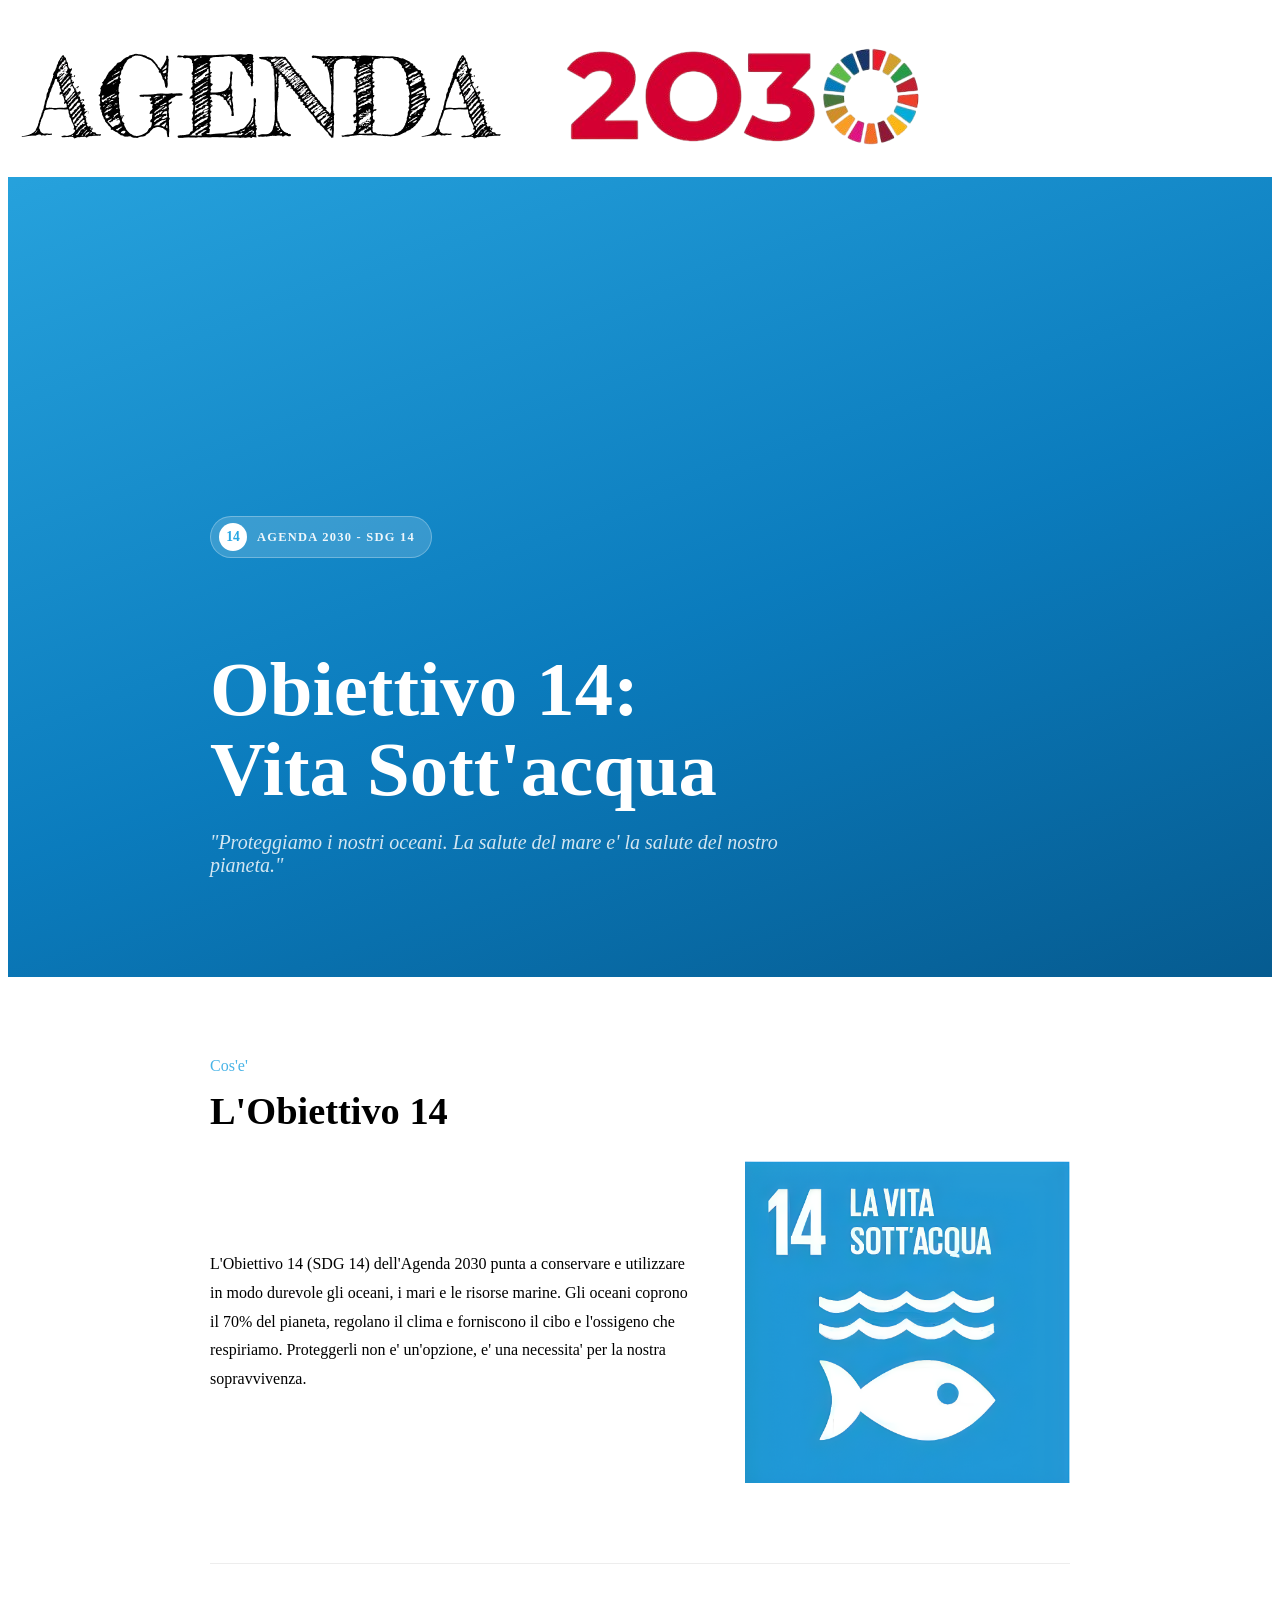
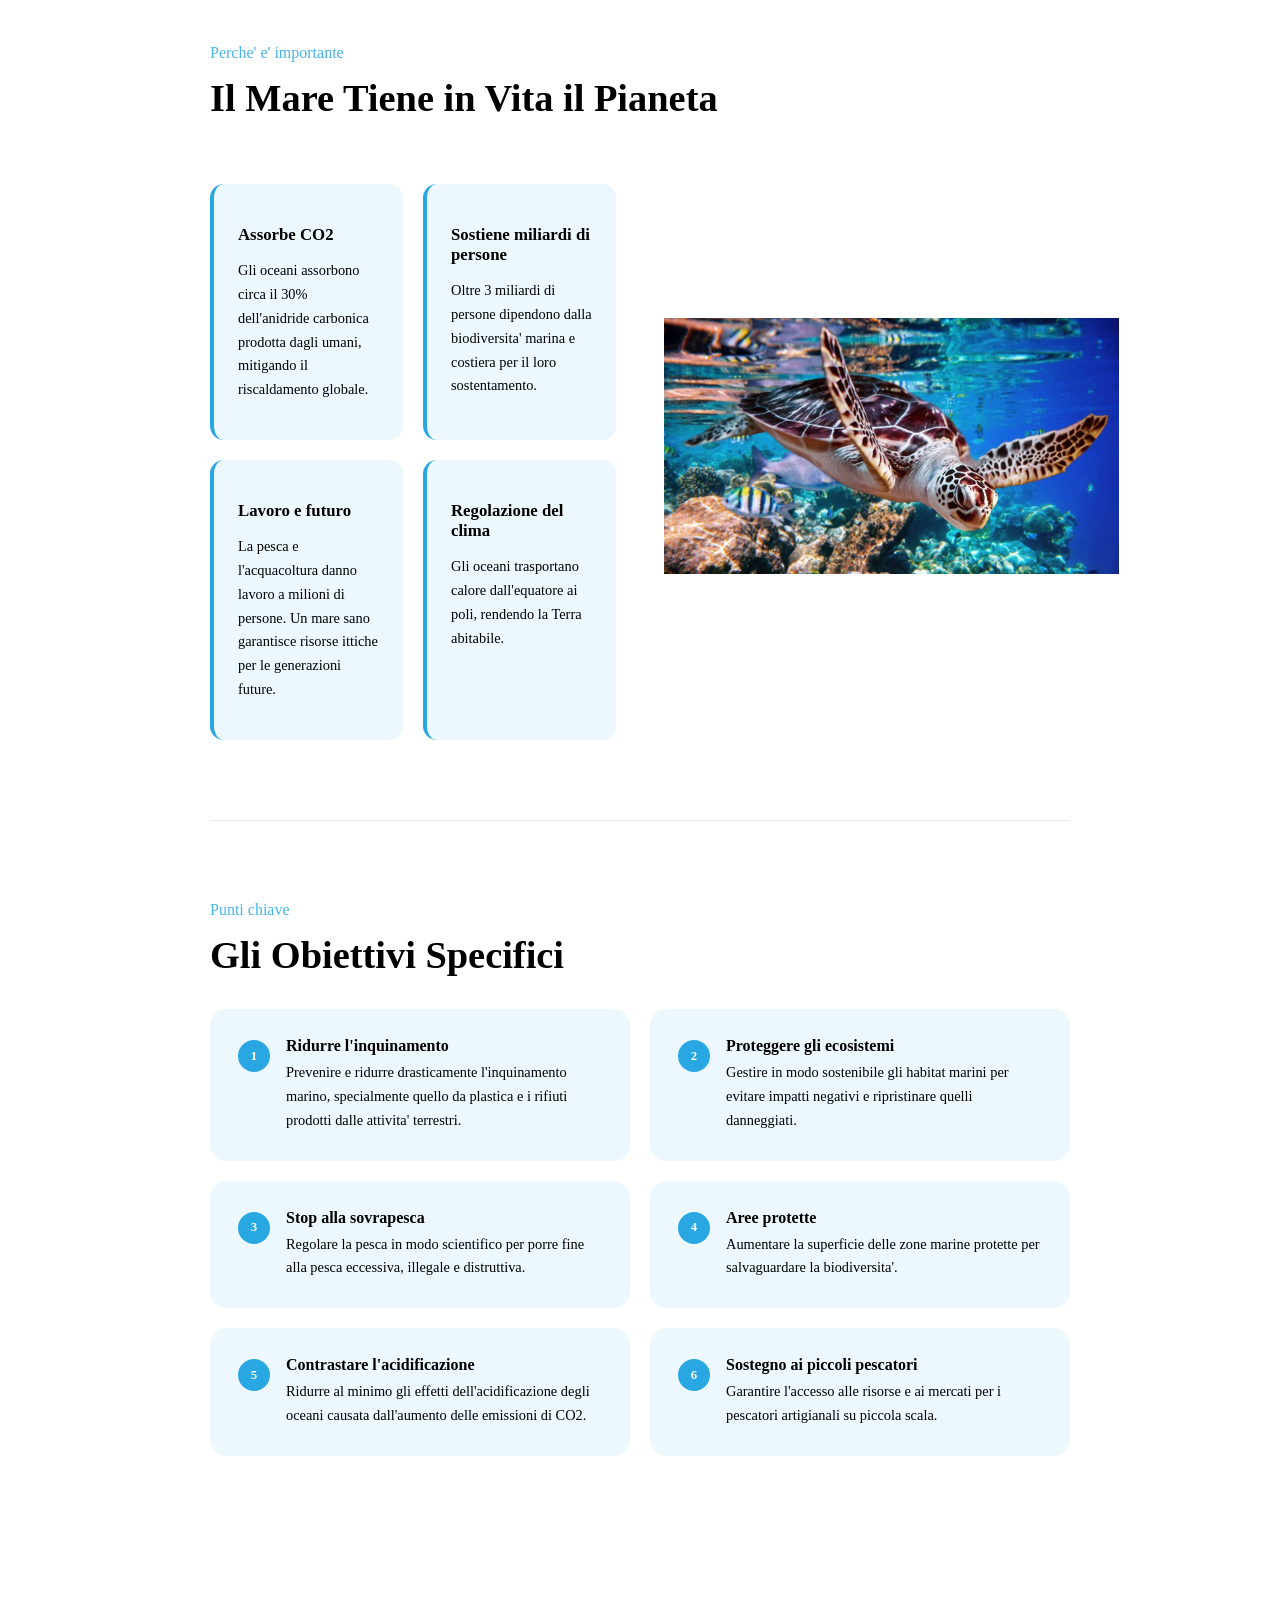
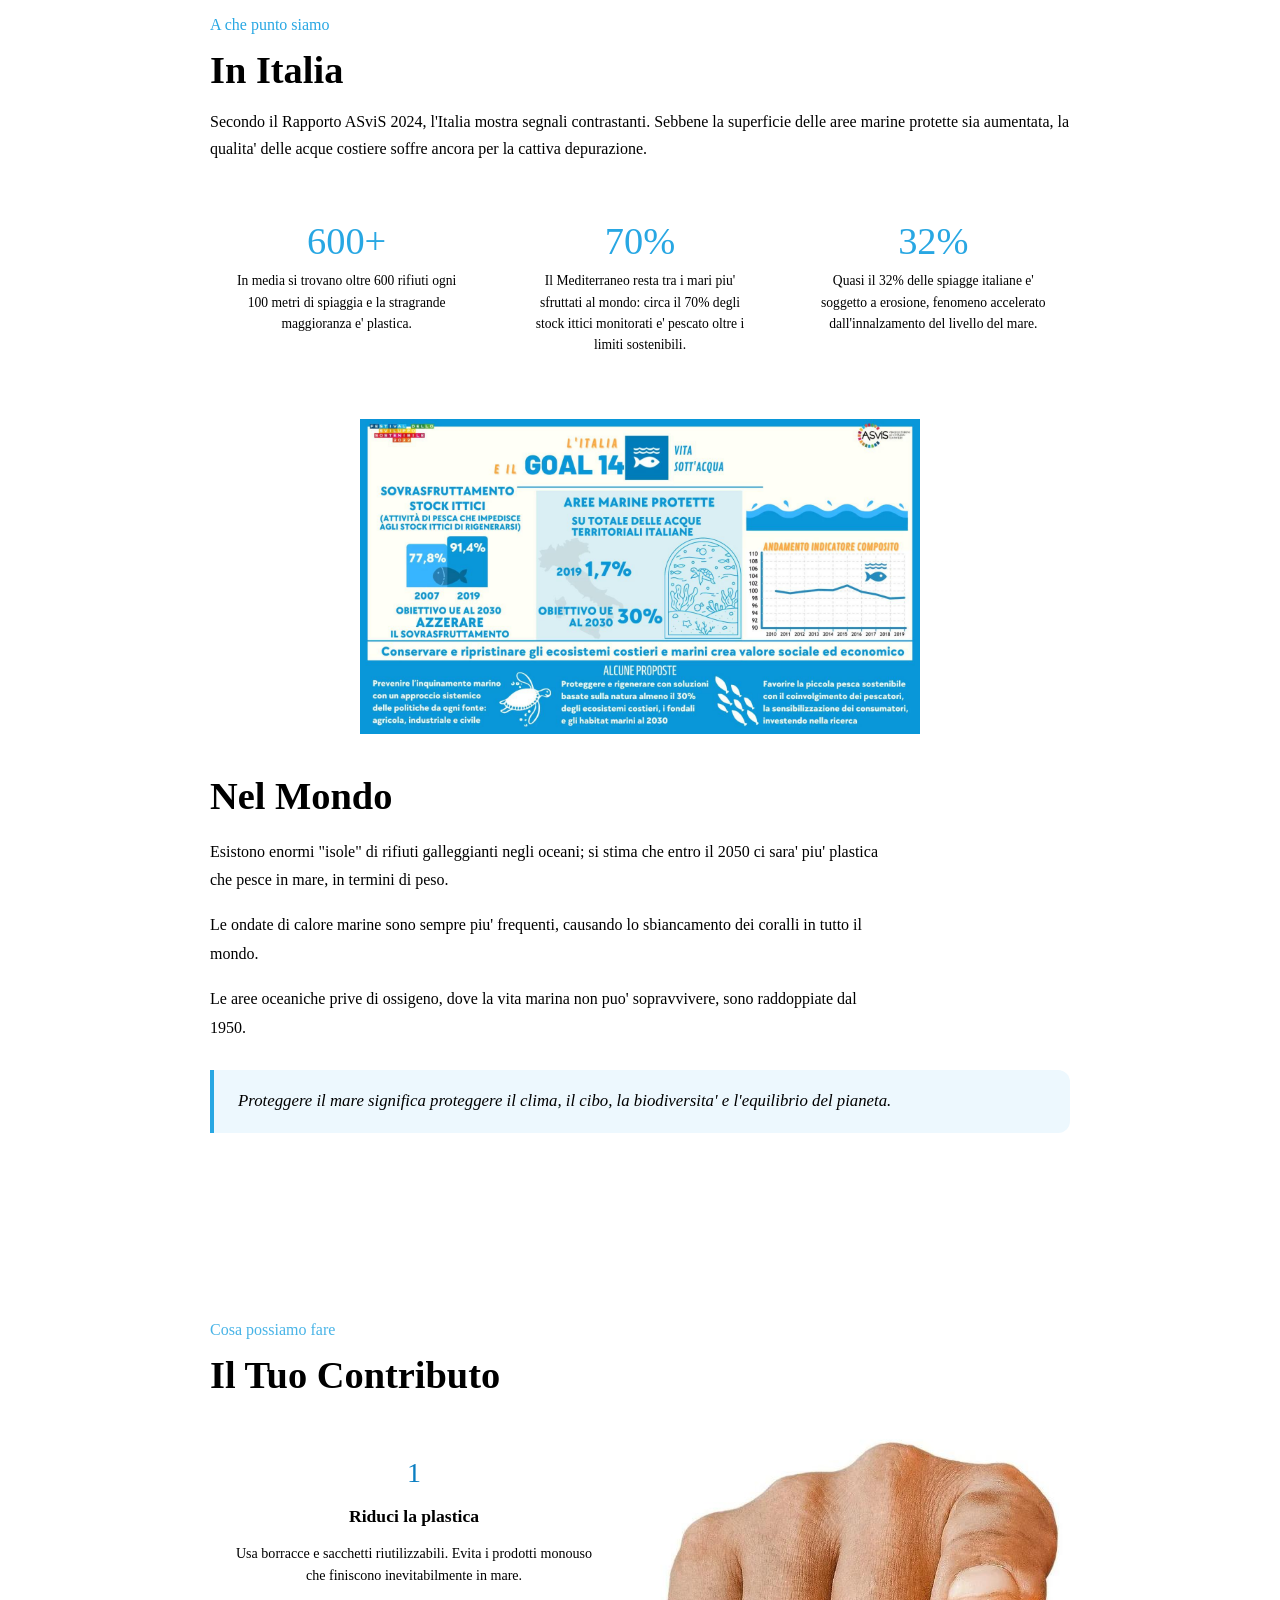
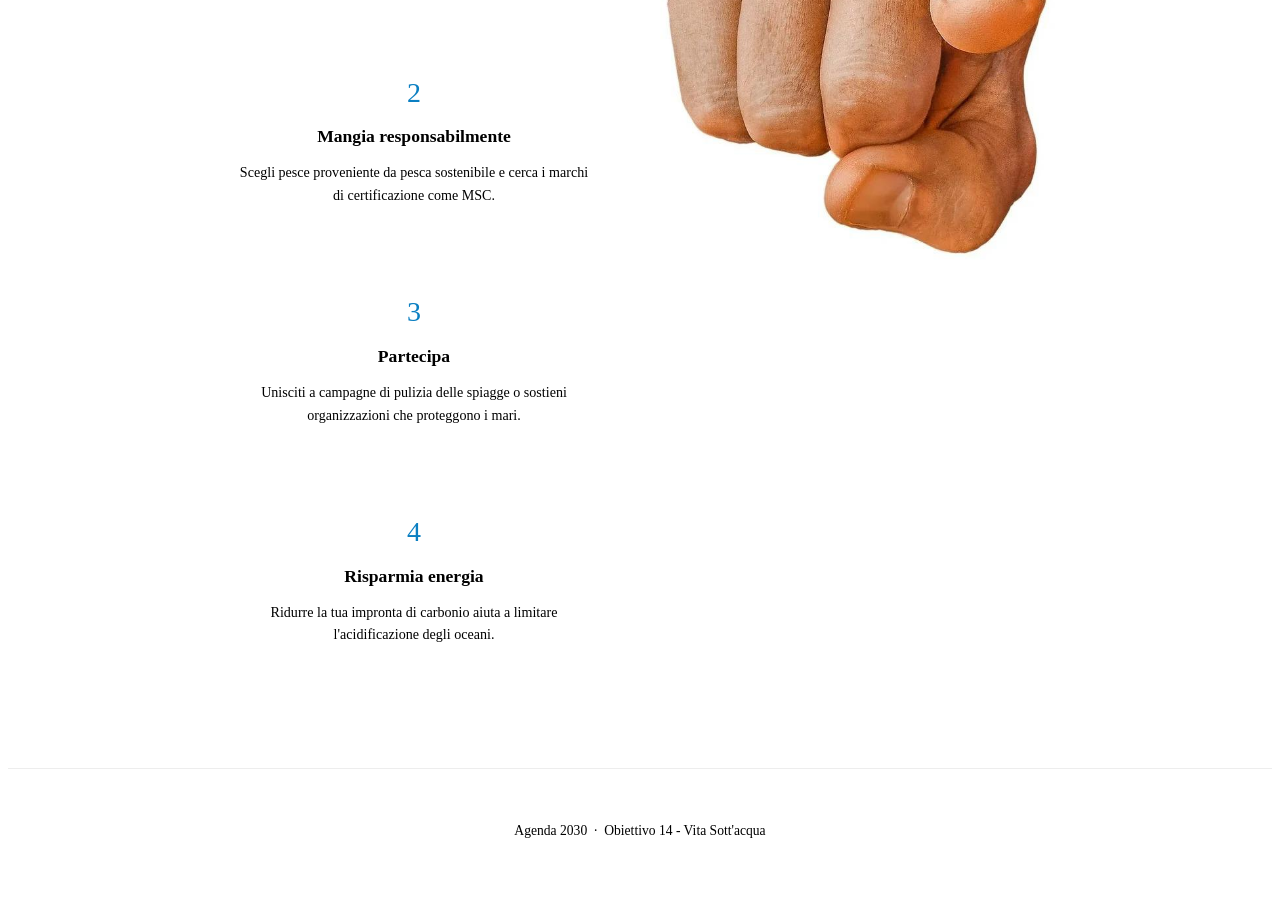
==== goal14.html @ 6cfb60d8 "Add files via upload" ====
<!DOCTYPE html>
<html lang="it">
<head>
  <meta charset="UTF-8" />
  <meta name="viewport" content="width=device-width, initial-scale=1.0"/>
  <title>Obiettivo 14 - Vita Sott'acqua</title>
  <link href="https://fonts.googleapis.com/css2?family=DM+Serif+Display&family=DM+Sans:wght@300;400;500;600&display=swap" rel="stylesheet"/>
  <link rel="stylesheet" href="style/style.css"/>
  <style>
    :root {
      --goal-color: #28a7e3;
      --goal-dark: #0b7fc2;
      --goal-deep: #065d93;
      --goal-light: #edf8fe;
    }

    .goal-hero {
      padding-top: 80px;
      min-height: 80vh;
      display: flex;
      flex-direction: column;
      align-items: center;
      justify-content: flex-end;
      position: relative;
      overflow: hidden;
      background: #043a5d;
    }

    .goal-hero-bg {
      position: absolute;
      inset: 0;
      background: linear-gradient(160deg, var(--goal-color) 0%, var(--goal-dark) 55%, var(--goal-deep) 100%);
      opacity: 0.95;
    }

    .goal-hero-content {
      position: relative;
      z-index: 2;
      max-width: 860px;
      width: 100%;
      padding: 0 40px 80px;
    }

    .goal-badge {
      display: inline-flex;
      align-items: center;
      gap: 10px;
      background: rgba(255,255,255,0.16);
      border: 1px solid rgba(255,255,255,0.28);
      border-radius: 99px;
      padding: 6px 16px 6px 8px;
      margin-bottom: 28px;
    }

    .goal-badge-num {
      width: 28px;
      height: 28px;
      background: white;
      color: var(--goal-color);
      border-radius: 50%;
      font-size: 0.85rem;
      font-weight: 700;
      display: flex;
      align-items: center;
      justify-content: center;
    }

    .goal-badge span {
      color: rgba(255,255,255,0.92);
      font-size: 0.78rem;
      font-weight: 600;
      letter-spacing: 0.1em;
      text-transform: uppercase;
    }

    .goal-hero-content h1 {
      font-family: "Times New Roman", Times, serif;
      font-size: clamp(2.4rem, 6vw, 4.8rem);
      line-height: 1.05;
      color: white;
      margin-bottom: 20px;
    }

    .goal-hero-content .subtitle {
      font-size: clamp(1rem, 2vw, 1.25rem);
      color: rgba(255,255,255,0.82);
      font-weight: 300;
      font-style: italic;
      max-width: 640px;
    }

    .page-content {
      max-width: 860px;
      margin: 0 auto;
      padding: 0 40px;
    }

    .content-section {
      padding: 80px 0;
      border-bottom: 1px solid rgba(0,0,0,0.07);
    }

    .content-section:last-child {
      border-bottom: none;
    }

    .content-section .section-label {
      color: var(--goal-color);
      border-color: var(--goal-color);
      opacity: 0.85;
    }

    .content-section h2 {
      font-family: "Times New Roman", Times, serif;
      font-size: clamp(1.7rem, 3.5vw, 2.4rem);
      line-height: 1.15;
      margin: 14px 0 24px;
      color: var(--text-primary);
    }

    .content-section p {
      font-size: 1rem;
      line-height: 1.8;
      color: var(--text-secondary);
      font-weight: 300;
      max-width: 680px;
    }

    .intro-grid {
      display: grid;
      grid-template-columns: 1.5fr 1fr;
      gap: 48px;
      align-items: center;
      margin-top: 28px;
    }

    .two-col {
      display: grid;
      grid-template-columns: 1fr 1fr;
      gap: 48px;
      align-items: start;
      margin-top: 32px;
    }

    .why-grid {
      display: grid;
      grid-template-columns: 1fr 1fr;
      gap: 20px;
      margin-top: 32px;
    }

    .why-card {
      background: var(--goal-light);
      border-radius: 14px;
      padding: 24px;
      border-left: 4px solid var(--goal-color);
    }

    .why-card h3 {
      font-family: "Times New Roman", Times, serif;
      font-size: 1.05rem;
      margin-bottom: 10px;
      color: var(--text-primary);
    }

    .why-card p {
      font-size: 0.9rem;
      line-height: 1.65;
      color: var(--text-secondary);
      font-weight: 300;
    }

    .section-image {
      width: 100%;
      height: auto;
      display: block;
    }

    .why-image {
      width: 112%;
      max-width: 540px;
      margin: 0 auto;
      justify-self: center;
      align-self: center;
    }

    .goal-inline-image {
      width: 100%;
      max-width: 560px;
      height: auto;
      display: block;
      margin: 36px auto 0;
      border-radius: 0;
    }

    .key-grid {
      display: grid;
      grid-template-columns: 1fr 1fr;
      gap: 20px;
      margin-top: 32px;
    }

    .key-card {
      background: var(--goal-light);
      border-radius: 16px;
      padding: 28px;
      display: flex;
      gap: 16px;
      align-items: flex-start;
    }

    .key-num {
      width: 32px;
      height: 32px;
      min-width: 32px;
      background: var(--goal-color);
      color: white;
      border-radius: 50%;
      font-size: 0.8rem;
      font-weight: 700;
      display: flex;
      align-items: center;
      justify-content: center;
      flex-shrink: 0;
      margin-top: 3px;
    }

    .key-card strong {
      display: block;
      font-size: 1rem;
      font-weight: 600;
      color: var(--text-primary);
      margin-bottom: 6px;
    }

    .key-card span {
      font-size: 0.9rem;
      color: var(--text-secondary);
      font-weight: 300;
      line-height: 1.65;
    }

    .stats-section {
      background: var(--off-white);
      padding: 80px 0;
    }

    .stats-inner {
      max-width: 860px;
      margin: 0 auto;
      padding: 0 40px;
    }

    .stats-grid {
      display: grid;
      grid-template-columns: repeat(3, 1fr);
      gap: 20px;
      margin-top: 32px;
    }

    .stat-card {
      background: white;
      border-radius: 14px;
      padding: 28px 24px;
      box-shadow: var(--shadow-card);
      text-align: center;
    }

    .stat-num {
      font-family: "Times New Roman", Times, serif;
      font-size: 2.4rem;
      color: var(--goal-color);
      line-height: 1;
      margin-bottom: 10px;
    }

    .stat-label {
      font-size: 0.85rem;
      color: var(--text-secondary);
      font-weight: 300;
      line-height: 1.55;
    }

    .world-text {
      margin-top: 40px;
    }

    .world-text p {
      font-size: 1rem;
      line-height: 1.8;
      color: var(--text-secondary);
      font-weight: 300;
      margin-bottom: 14px;
      max-width: 680px;
    }

    .highlight-quote {
      border-left: 4px solid var(--goal-color);
      padding: 16px 24px;
      margin: 28px 0;
      background: var(--goal-light);
      border-radius: 0 12px 12px 0;
    }

    .highlight-quote p {
      font-size: 1.05rem;
      font-style: italic;
      color: var(--text-primary);
      font-weight: 400;
      margin: 0;
      max-width: none;
    }

    .action-layout {
      display: grid;
      grid-template-columns: minmax(0, 1fr) minmax(280px, 420px);
      gap: 32px;
      align-items: start;
      margin-top: 32px;
    }

    .action-grid {
      display: grid;
      grid-template-columns: 1fr;
      gap: 20px;
    }

    .action-card {
      background: white;
      border-radius: 14px;
      padding: 28px 24px;
      box-shadow: var(--shadow-card);
      text-align: center;
      transition: transform 0.3s ease, box-shadow 0.3s ease;
    }

    .action-card:hover {
      transform: translateY(-4px);
      box-shadow: 0 16px 40px rgba(0,0,0,0.12);
    }

    .action-icon {
      font-size: 1.75rem;
      margin-bottom: 14px;
      display: block;
      color: var(--goal-dark);
    }

    .action-card h3 {
      font-family: "Times New Roman", Times, serif;
      font-size: 1.1rem;
      margin-bottom: 10px;
      color: var(--text-primary);
    }

    .action-card p {
      font-size: 0.88rem;
      color: var(--text-secondary);
      font-weight: 300;
      line-height: 1.6;
      max-width: none;
    }

    .action-image {
      width: 100%;
      height: auto;
      max-height: 520px;
      object-fit: contain;
      border-radius: 0;
      display: block;
    }

    .goal-footer {
      text-align: center;
      padding: 40px 24px;
      border-top: 1px solid rgba(0,0,0,0.07);
      color: var(--text-secondary);
      font-size: 0.85rem;
      font-weight: 300;
    }

    @media (max-width: 680px) {
      .page-content { padding: 0 20px; }
      .stats-inner  { padding: 0 20px; }
      .intro-grid   { grid-template-columns: 1fr; }
      .two-col      { grid-template-columns: 1fr; }
      .why-grid     { grid-template-columns: 1fr; }
      .key-grid     { grid-template-columns: 1fr; }
      .stats-grid   { grid-template-columns: 1fr 1fr; }
      .action-layout { grid-template-columns: 1fr; }
    }
  </style>
</head>
<body>
  <nav>
    <a href="Index.html" class="nav-logo">
      <img src="logoAgenda2030-removebg-preview.png" alt="logo" class="nav-icon">
    </a>
  </nav>

  <section class="goal-hero">
    <div class="goal-hero-bg"></div>
    <div class="goal-hero-content">
      <div class="goal-badge">
        <div class="goal-badge-num">14</div>
        <span>Agenda 2030 - SDG 14</span>
      </div>
      <h1>Obiettivo 14:<br>Vita Sott'acqua</h1>
      <p class="subtitle">"Proteggiamo i nostri oceani. La salute del mare e' la salute del nostro pianeta."</p>
    </div>
  </section>

  <div class="page-content">
    <section class="content-section">
      <span class="section-label">Cos'e'</span>
      <h2>L'Obiettivo 14</h2>

      <div class="intro-grid">
        <p>
          L'Obiettivo 14 (SDG 14) dell'Agenda 2030 punta a conservare e utilizzare in modo durevole gli oceani,
          i mari e le risorse marine. Gli oceani coprono il 70% del pianeta, regolano il clima e forniscono il
          cibo e l'ossigeno che respiriamo. Proteggerli non e' un'opzione, e' una necessita' per la nostra sopravvivenza.
        </p>
        <img src="goal14photo.png" alt="Obiettivo 14 vita sott'acqua" class="section-image">
      </div>
    </section>

    <section class="content-section">
      <span class="section-label">Perche' e' importante</span>
      <h2>Il Mare Tiene in Vita il Pianeta</h2>

      <div class="two-col">
        <div>
          <div class="why-grid">
            <div class="why-card">
              <h3>Assorbe CO2</h3>
              <p>Gli oceani assorbono circa il 30% dell'anidride carbonica prodotta dagli umani, mitigando il riscaldamento globale.</p>
            </div>
            <div class="why-card">
              <h3>Sostiene miliardi di persone</h3>
              <p>Oltre 3 miliardi di persone dipendono dalla biodiversita' marina e costiera per il loro sostentamento.</p>
            </div>
            <div class="why-card">
              <h3>Lavoro e futuro</h3>
              <p>La pesca e l'acquacoltura danno lavoro a milioni di persone. Un mare sano garantisce risorse ittiche per le generazioni future.</p>
            </div>
            <div class="why-card">
              <h3>Regolazione del clima</h3>
              <p>Gli oceani trasportano calore dall'equatore ai poli, rendendo la Terra abitabile.</p>
            </div>
          </div>
        </div>

        <img src="pic1goal14.jpeg" alt="Importanza degli oceani" class="section-image why-image">
      </div>
    </section>

    <section class="content-section">
      <span class="section-label">Punti chiave</span>
      <h2>Gli Obiettivi Specifici</h2>

      <div class="key-grid">
        <div class="key-card">
          <div class="key-num">1</div>
          <div>
            <strong>Ridurre l'inquinamento</strong>
            <span>Prevenire e ridurre drasticamente l'inquinamento marino, specialmente quello da plastica e i rifiuti prodotti dalle attivita' terrestri.</span>
          </div>
        </div>
        <div class="key-card">
          <div class="key-num">2</div>
          <div>
            <strong>Proteggere gli ecosistemi</strong>
            <span>Gestire in modo sostenibile gli habitat marini per evitare impatti negativi e ripristinare quelli danneggiati.</span>
          </div>
        </div>
        <div class="key-card">
          <div class="key-num">3</div>
          <div>
            <strong>Stop alla sovrapesca</strong>
            <span>Regolare la pesca in modo scientifico per porre fine alla pesca eccessiva, illegale e distruttiva.</span>
          </div>
        </div>
        <div class="key-card">
          <div class="key-num">4</div>
          <div>
            <strong>Aree protette</strong>
            <span>Aumentare la superficie delle zone marine protette per salvaguardare la biodiversita'.</span>
          </div>
        </div>
        <div class="key-card">
          <div class="key-num">5</div>
          <div>
            <strong>Contrastare l'acidificazione</strong>
            <span>Ridurre al minimo gli effetti dell'acidificazione degli oceani causata dall'aumento delle emissioni di CO2.</span>
          </div>
        </div>
        <div class="key-card">
          <div class="key-num">6</div>
          <div>
            <strong>Sostegno ai piccoli pescatori</strong>
            <span>Garantire l'accesso alle risorse e ai mercati per i pescatori artigianali su piccola scala.</span>
          </div>
        </div>
      </div>
    </section>
  </div>

  <section class="stats-section">
    <div class="stats-inner">
      <span class="section-label" style="color:var(--goal-color); border-color:var(--goal-color);">A che punto siamo</span>
      <h2 style="font-family:'Times New Roman', Times, serif; font-size:clamp(1.7rem,3.5vw,2.4rem); margin:14px 0 8px;">In Italia</h2>
      <p style="font-size:1rem; color:var(--text-secondary); font-weight:300; line-height:1.7; margin-bottom:0;">
        Secondo il Rapporto ASviS 2024, l'Italia mostra segnali contrastanti. Sebbene la superficie delle aree marine protette sia aumentata,
        la qualita' delle acque costiere soffre ancora per la cattiva depurazione.
      </p>

      <div class="stats-grid">
        <div class="stat-card">
          <div class="stat-num">600+</div>
          <div class="stat-label">In media si trovano oltre 600 rifiuti ogni 100 metri di spiaggia e la stragrande maggioranza e' plastica.</div>
        </div>
        <div class="stat-card">
          <div class="stat-num">70%</div>
          <div class="stat-label">Il Mediterraneo resta tra i mari piu' sfruttati al mondo: circa il 70% degli stock ittici monitorati e' pescato oltre i limiti sostenibili.</div>
        </div>
        <div class="stat-card">
          <div class="stat-num">32%</div>
          <div class="stat-label">Quasi il 32% delle spiagge italiane e' soggetto a erosione, fenomeno accelerato dall'innalzamento del livello del mare.</div>
        </div>
      </div>

      <img src="pic3goal14.jpeg" alt="Situazione dei mari in Italia" class="goal-inline-image">

      <div class="world-text">
        <h2 style="font-family:'Times New Roman', Times, serif; font-size:clamp(1.7rem,3.5vw,2.4rem); margin-bottom:20px;">Nel Mondo</h2>
        <p>Esistono enormi "isole" di rifiuti galleggianti negli oceani; si stima che entro il 2050 ci sara' piu' plastica che pesce in mare, in termini di peso.</p>
        <p>Le ondate di calore marine sono sempre piu' frequenti, causando lo sbiancamento dei coralli in tutto il mondo.</p>
        <p>Le aree oceaniche prive di ossigeno, dove la vita marina non puo' sopravvivere, sono raddoppiate dal 1950.</p>

        <div class="highlight-quote">
          <p>Proteggere il mare significa proteggere il clima, il cibo, la biodiversita' e l'equilibrio del pianeta.</p>
        </div>
      </div>
    </div>
  </section>

  <div class="page-content">
    <section class="content-section">
      <span class="section-label">Cosa possiamo fare</span>
      <h2>Il Tuo Contributo</h2>

      <div class="action-layout">
        <div class="action-grid">
          <div class="action-card">
            <span class="action-icon">1</span>
            <h3>Riduci la plastica</h3>
            <p>Usa borracce e sacchetti riutilizzabili. Evita i prodotti monouso che finiscono inevitabilmente in mare.</p>
          </div>
          <div class="action-card">
            <span class="action-icon">2</span>
            <h3>Mangia responsabilmente</h3>
            <p>Scegli pesce proveniente da pesca sostenibile e cerca i marchi di certificazione come MSC.</p>
          </div>
          <div class="action-card">
            <span class="action-icon">3</span>
            <h3>Partecipa</h3>
            <p>Unisciti a campagne di pulizia delle spiagge o sostieni organizzazioni che proteggono i mari.</p>
          </div>
          <div class="action-card">
            <span class="action-icon">4</span>
            <h3>Risparmia energia</h3>
            <p>Ridurre la tua impronta di carbonio aiuta a limitare l'acidificazione degli oceani.</p>
          </div>
        </div>

        <img src="pic4goal14.jpeg" alt="Azioni per proteggere il mare" class="action-image">
      </div>
    </section>
  </div>

  <footer class="goal-footer">
    <p>Agenda 2030 &nbsp;&middot;&nbsp; Obiettivo 14 - Vita Sott'acqua</p>
  </footer>
</body>
</html>
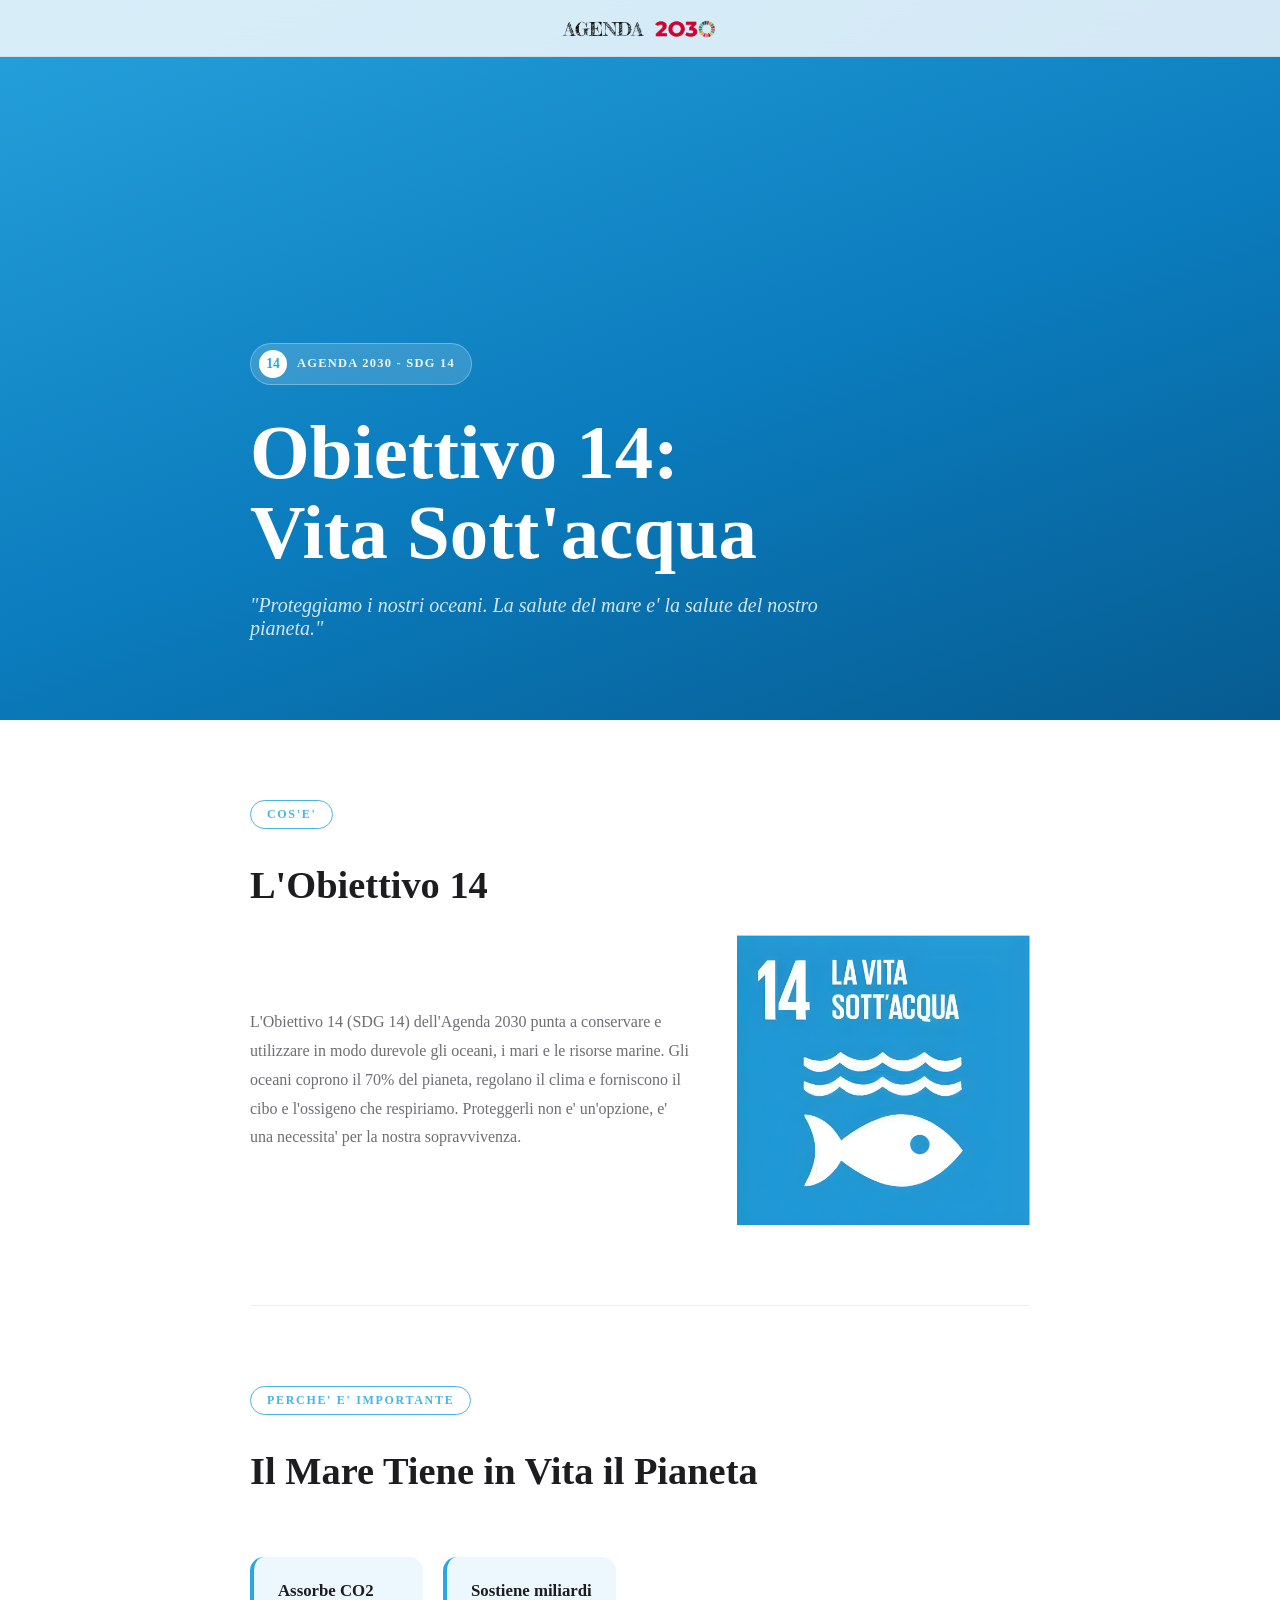
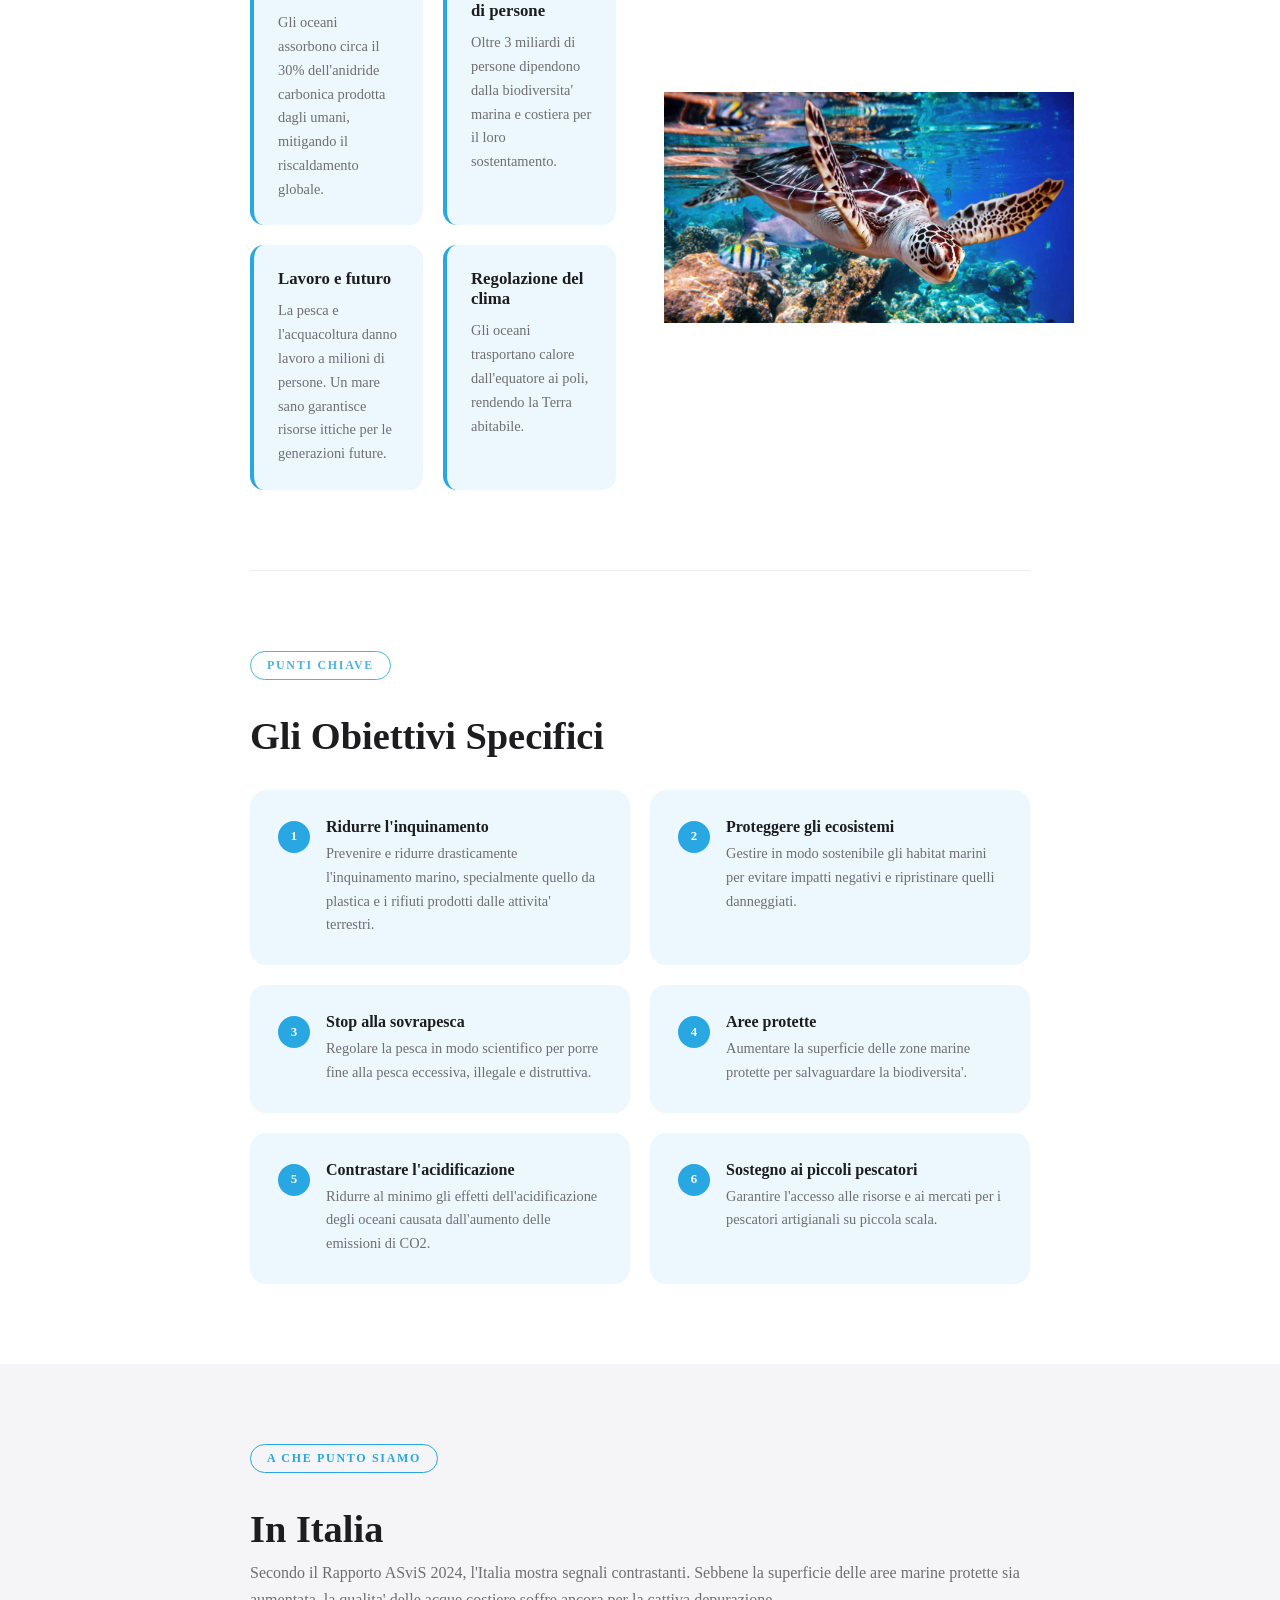
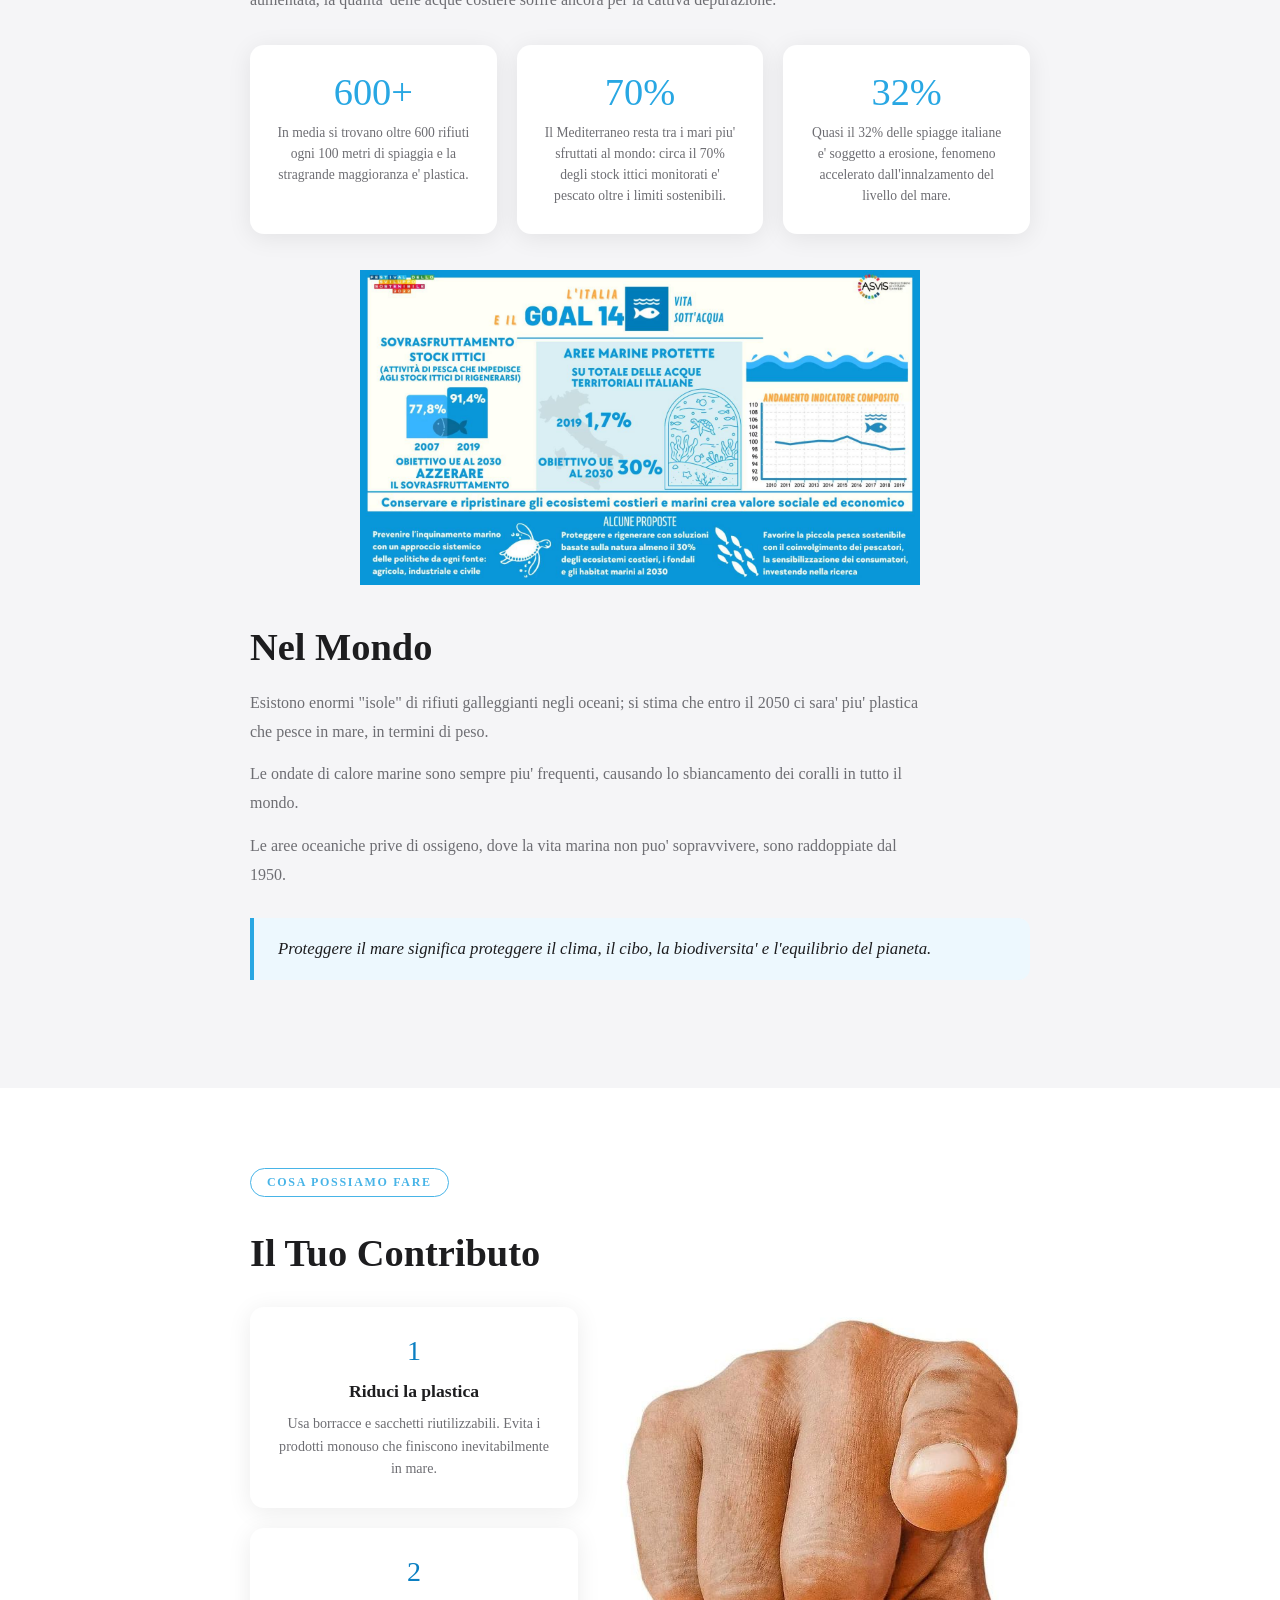
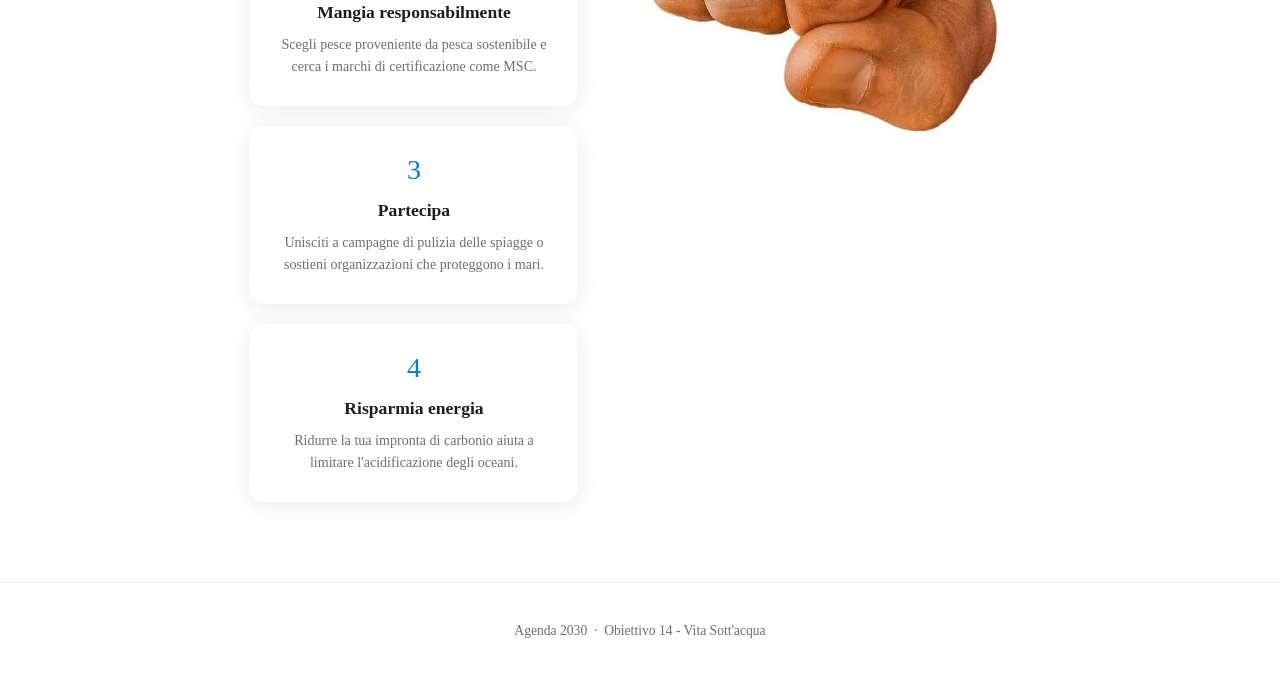
==== commit 5ab90704: "I cleaned the css from the html pages" ====
--- a/goal14.html
+++ b/goal14.html
@@ -6,390 +6,7 @@
   <title>Obiettivo 14 - Vita Sott'acqua</title>
   <link href="https://fonts.googleapis.com/css2?family=DM+Serif+Display&family=DM+Sans:wght@300;400;500;600&display=swap" rel="stylesheet"/>
   <link rel="stylesheet" href="style/style.css"/>
-  <style>
-    :root {
-      --goal-color: #28a7e3;
-      --goal-dark: #0b7fc2;
-      --goal-deep: #065d93;
-      --goal-light: #edf8fe;
-    }
-
-    .goal-hero {
-      padding-top: 80px;
-      min-height: 80vh;
-      display: flex;
-      flex-direction: column;
-      align-items: center;
-      justify-content: flex-end;
-      position: relative;
-      overflow: hidden;
-      background: #043a5d;
-    }
-
-    .goal-hero-bg {
-      position: absolute;
-      inset: 0;
-      background: linear-gradient(160deg, var(--goal-color) 0%, var(--goal-dark) 55%, var(--goal-deep) 100%);
-      opacity: 0.95;
-    }
-
-    .goal-hero-content {
-      position: relative;
-      z-index: 2;
-      max-width: 860px;
-      width: 100%;
-      padding: 0 40px 80px;
-    }
-
-    .goal-badge {
-      display: inline-flex;
-      align-items: center;
-      gap: 10px;
-      background: rgba(255,255,255,0.16);
-      border: 1px solid rgba(255,255,255,0.28);
-      border-radius: 99px;
-      padding: 6px 16px 6px 8px;
-      margin-bottom: 28px;
-    }
-
-    .goal-badge-num {
-      width: 28px;
-      height: 28px;
-      background: white;
-      color: var(--goal-color);
-      border-radius: 50%;
-      font-size: 0.85rem;
-      font-weight: 700;
-      display: flex;
-      align-items: center;
-      justify-content: center;
-    }
-
-    .goal-badge span {
-      color: rgba(255,255,255,0.92);
-      font-size: 0.78rem;
-      font-weight: 600;
-      letter-spacing: 0.1em;
-      text-transform: uppercase;
-    }
-
-    .goal-hero-content h1 {
-      font-family: "Times New Roman", Times, serif;
-      font-size: clamp(2.4rem, 6vw, 4.8rem);
-      line-height: 1.05;
-      color: white;
-      margin-bottom: 20px;
-    }
-
-    .goal-hero-content .subtitle {
-      font-size: clamp(1rem, 2vw, 1.25rem);
-      color: rgba(255,255,255,0.82);
-      font-weight: 300;
-      font-style: italic;
-      max-width: 640px;
-    }
-
-    .page-content {
-      max-width: 860px;
-      margin: 0 auto;
-      padding: 0 40px;
-    }
-
-    .content-section {
-      padding: 80px 0;
-      border-bottom: 1px solid rgba(0,0,0,0.07);
-    }
-
-    .content-section:last-child {
-      border-bottom: none;
-    }
-
-    .content-section .section-label {
-      color: var(--goal-color);
-      border-color: var(--goal-color);
-      opacity: 0.85;
-    }
-
-    .content-section h2 {
-      font-family: "Times New Roman", Times, serif;
-      font-size: clamp(1.7rem, 3.5vw, 2.4rem);
-      line-height: 1.15;
-      margin: 14px 0 24px;
-      color: var(--text-primary);
-    }
-
-    .content-section p {
-      font-size: 1rem;
-      line-height: 1.8;
-      color: var(--text-secondary);
-      font-weight: 300;
-      max-width: 680px;
-    }
-
-    .intro-grid {
-      display: grid;
-      grid-template-columns: 1.5fr 1fr;
-      gap: 48px;
-      align-items: center;
-      margin-top: 28px;
-    }
-
-    .two-col {
-      display: grid;
-      grid-template-columns: 1fr 1fr;
-      gap: 48px;
-      align-items: start;
-      margin-top: 32px;
-    }
-
-    .why-grid {
-      display: grid;
-      grid-template-columns: 1fr 1fr;
-      gap: 20px;
-      margin-top: 32px;
-    }
-
-    .why-card {
-      background: var(--goal-light);
-      border-radius: 14px;
-      padding: 24px;
-      border-left: 4px solid var(--goal-color);
-    }
-
-    .why-card h3 {
-      font-family: "Times New Roman", Times, serif;
-      font-size: 1.05rem;
-      margin-bottom: 10px;
-      color: var(--text-primary);
-    }
-
-    .why-card p {
-      font-size: 0.9rem;
-      line-height: 1.65;
-      color: var(--text-secondary);
-      font-weight: 300;
-    }
-
-    .section-image {
-      width: 100%;
-      height: auto;
-      display: block;
-    }
-
-    .why-image {
-      width: 112%;
-      max-width: 540px;
-      margin: 0 auto;
-      justify-self: center;
-      align-self: center;
-    }
-
-    .goal-inline-image {
-      width: 100%;
-      max-width: 560px;
-      height: auto;
-      display: block;
-      margin: 36px auto 0;
-      border-radius: 0;
-    }
-
-    .key-grid {
-      display: grid;
-      grid-template-columns: 1fr 1fr;
-      gap: 20px;
-      margin-top: 32px;
-    }
-
-    .key-card {
-      background: var(--goal-light);
-      border-radius: 16px;
-      padding: 28px;
-      display: flex;
-      gap: 16px;
-      align-items: flex-start;
-    }
-
-    .key-num {
-      width: 32px;
-      height: 32px;
-      min-width: 32px;
-      background: var(--goal-color);
-      color: white;
-      border-radius: 50%;
-      font-size: 0.8rem;
-      font-weight: 700;
-      display: flex;
-      align-items: center;
-      justify-content: center;
-      flex-shrink: 0;
-      margin-top: 3px;
-    }
-
-    .key-card strong {
-      display: block;
-      font-size: 1rem;
-      font-weight: 600;
-      color: var(--text-primary);
-      margin-bottom: 6px;
-    }
-
-    .key-card span {
-      font-size: 0.9rem;
-      color: var(--text-secondary);
-      font-weight: 300;
-      line-height: 1.65;
-    }
-
-    .stats-section {
-      background: var(--off-white);
-      padding: 80px 0;
-    }
-
-    .stats-inner {
-      max-width: 860px;
-      margin: 0 auto;
-      padding: 0 40px;
-    }
-
-    .stats-grid {
-      display: grid;
-      grid-template-columns: repeat(3, 1fr);
-      gap: 20px;
-      margin-top: 32px;
-    }
-
-    .stat-card {
-      background: white;
-      border-radius: 14px;
-      padding: 28px 24px;
-      box-shadow: var(--shadow-card);
-      text-align: center;
-    }
-
-    .stat-num {
-      font-family: "Times New Roman", Times, serif;
-      font-size: 2.4rem;
-      color: var(--goal-color);
-      line-height: 1;
-      margin-bottom: 10px;
-    }
-
-    .stat-label {
-      font-size: 0.85rem;
-      color: var(--text-secondary);
-      font-weight: 300;
-      line-height: 1.55;
-    }
-
-    .world-text {
-      margin-top: 40px;
-    }
-
-    .world-text p {
-      font-size: 1rem;
-      line-height: 1.8;
-      color: var(--text-secondary);
-      font-weight: 300;
-      margin-bottom: 14px;
-      max-width: 680px;
-    }
-
-    .highlight-quote {
-      border-left: 4px solid var(--goal-color);
-      padding: 16px 24px;
-      margin: 28px 0;
-      background: var(--goal-light);
-      border-radius: 0 12px 12px 0;
-    }
-
-    .highlight-quote p {
-      font-size: 1.05rem;
-      font-style: italic;
-      color: var(--text-primary);
-      font-weight: 400;
-      margin: 0;
-      max-width: none;
-    }
-
-    .action-layout {
-      display: grid;
-      grid-template-columns: minmax(0, 1fr) minmax(280px, 420px);
-      gap: 32px;
-      align-items: start;
-      margin-top: 32px;
-    }
-
-    .action-grid {
-      display: grid;
-      grid-template-columns: 1fr;
-      gap: 20px;
-    }
-
-    .action-card {
-      background: white;
-      border-radius: 14px;
-      padding: 28px 24px;
-      box-shadow: var(--shadow-card);
-      text-align: center;
-      transition: transform 0.3s ease, box-shadow 0.3s ease;
-    }
-
-    .action-card:hover {
-      transform: translateY(-4px);
-      box-shadow: 0 16px 40px rgba(0,0,0,0.12);
-    }
-
-    .action-icon {
-      font-size: 1.75rem;
-      margin-bottom: 14px;
-      display: block;
-      color: var(--goal-dark);
-    }
-
-    .action-card h3 {
-      font-family: "Times New Roman", Times, serif;
-      font-size: 1.1rem;
-      margin-bottom: 10px;
-      color: var(--text-primary);
-    }
-
-    .action-card p {
-      font-size: 0.88rem;
-      color: var(--text-secondary);
-      font-weight: 300;
-      line-height: 1.6;
-      max-width: none;
-    }
-
-    .action-image {
-      width: 100%;
-      height: auto;
-      max-height: 520px;
-      object-fit: contain;
-      border-radius: 0;
-      display: block;
-    }
-
-    .goal-footer {
-      text-align: center;
-      padding: 40px 24px;
-      border-top: 1px solid rgba(0,0,0,0.07);
-      color: var(--text-secondary);
-      font-size: 0.85rem;
-      font-weight: 300;
-    }
-
-    @media (max-width: 680px) {
-      .page-content { padding: 0 20px; }
-      .stats-inner  { padding: 0 20px; }
-      .intro-grid   { grid-template-columns: 1fr; }
-      .two-col      { grid-template-columns: 1fr; }
-      .why-grid     { grid-template-columns: 1fr; }
-      .key-grid     { grid-template-columns: 1fr; }
-      .stats-grid   { grid-template-columns: 1fr 1fr; }
-      .action-layout { grid-template-columns: 1fr; }
-    }
-  </style>
+  <link rel="stylesheet" href="goal14.css"/>
 </head>
 <body>
   <nav>
--- a/style/style.css
+++ b/style/style.css
@@ -0,0 +1,443 @@
+/* ═══════════════════════════════════════════
+   AGENDA 2030 — Main Stylesheet
+   Used by: Index.html, Goal10.html, Goal14.html
+════════════════════════════════════════════ */
+
+/* ─────────────────────────────────────────
+   VARIABLES & RESET
+───────────────────────────────────────── */
+:root {
+  --white: #ffffff;
+  --off-white: #f5f5f7;
+  --text-primary: #1d1d1f;
+  --text-secondary: #6e6e73;
+  --goal10-color: #e5243b;
+  --goal14-color: #0a97d9;
+  --radius-card: 18px;
+  --shadow-card: 0 4px 24px rgba(0,0,0,0.08);
+  --transition: 0.35s cubic-bezier(0.34, 1.56, 0.64, 1);
+}
+
+*, *::before, *::after {
+  box-sizing: border-box;
+  margin: 0;
+  padding: 0;
+}
+
+body {
+  font-family: "Times New Roman", Times, serif;
+  background: var(--white);
+  color: var(--text-primary);
+  overflow-x: hidden;
+}
+
+/* ─────────────────────────────────────────
+   NAV
+───────────────────────────────────────── */
+nav {
+  position: fixed;
+  top: 0; left: 0; right: 0;
+  z-index: 100;
+  display: flex;
+  align-items: center;
+  justify-content: center;
+  padding: 14px 40px;
+  background: rgba(255,255,255,0.82);
+  backdrop-filter: blur(20px);
+  -webkit-backdrop-filter: blur(20px);
+  border-bottom: 1px solid rgba(0,0,0,0.06);
+}
+
+.nav-logo {
+  display: flex;
+  align-items: center;
+  gap: 8px;
+  font-family: "Times New Roman", Times, serif;
+  font-size: 1.1rem;
+  letter-spacing: 0.1em;
+  color: var(--text-primary);
+  text-transform: uppercase;
+  text-decoration: none;
+}
+
+.nav-logo span { color: var(--goal10-color); }
+
+/* ── SWAP: change src in HTML to your logo icon image ── */
+.nav-icon {
+  height: 28px;
+  width: auto;
+}
+
+/* ─────────────────────────────────────────
+   HERO
+───────────────────────────────────────── */
+.hero {
+  padding-top: 56px;
+  height: 110vh;
+  display: flex;
+  align-items: center;
+  justify-content: center;
+  overflow: hidden;
+  background: var(--white);
+}
+
+.hero-img {
+  width: 100%;
+  height: 100%;
+  object-fit: cover;
+  object-position: center;
+  animation: fadeUp 0.9s ease both;
+}
+
+.hero-headline {
+  text-align: center;
+  animation: fadeUp 0.9s 0.15s ease both;
+}
+
+.hero-headline h1 {
+  font-family: "Times New Roman", Times, serif;
+  font-size: clamp(2.8rem, 7vw, 5.5rem);
+  line-height: 1.05;
+  letter-spacing: -0.02em;
+  color: var(--text-primary);
+}
+
+.hero-headline h1 .accent { color: var(--goal10-color); }
+
+.hero-sub {
+  margin-top: 14px;
+  font-size: 1.05rem;
+  color: var(--text-secondary);
+  font-weight: 300;
+}
+
+/* ─────────────────────────────────────────
+   SECTION LABEL (reusable pill tag)
+───────────────────────────────────────── */
+.section-label {
+  display: inline-block;
+  font-size: 0.75rem;
+  font-weight: 600;
+  letter-spacing: 0.14em;
+  text-transform: uppercase;
+  color: var(--text-secondary);
+  padding: 6px 16px;
+  border: 1px solid rgba(0,0,0,0.14);
+  border-radius: 99px;
+  margin-bottom: 20px;
+}
+
+/* ─────────────────────────────────────────
+   WHAT IS AGENDA 2030
+───────────────────────────────────────── */
+.what-section {
+  background: var(--off-white);
+  padding: 100px 24px;
+}
+
+.what-inner {
+  max-width: 1000px;
+  margin: 0 auto;
+  display: grid;
+  grid-template-columns: 1fr 1fr;
+  gap: 72px;
+  align-items: center;
+}
+
+.what-text h2 {
+  font-family: "Times New Roman", Times, serif;
+  font-size: clamp(1.8rem, 3.5vw, 2.6rem);
+  line-height: 1.15;
+  margin-bottom: 20px;
+}
+
+.what-text p {
+  font-size: 1rem;
+  line-height: 1.8;
+  color: var(--text-secondary);
+  font-weight: 300;
+}
+
+.goals-img {
+  width: 150%;
+
+  border-radius: 14px;
+  box-shadow: var(--shadow-card);
+  display: block;
+}
+/* ─────────────────────────────────────────
+   OUR FOCUS
+───────────────────────────────────────── */
+.focus-section {
+  padding: 100px 24px 120px;
+  max-width: 960px;
+  margin: 0 auto;
+  text-align: center;
+}
+
+.focus-section h2 {
+  font-family: "Times New Roman", Times, serif;
+  font-size: clamp(1.8rem, 4vw, 2.8rem);
+  line-height: 1.2;
+  margin-bottom: 12px;
+}
+
+.focus-section .sub {
+  color: var(--text-secondary);
+  font-size: 1rem;
+  font-weight: 300;
+  margin-bottom: 56px;
+}
+
+.focus-grid {
+  display: grid;
+  grid-template-columns: 1fr 1fr;
+  gap: 24px;
+}
+
+/* Goal cards */
+.goal-card {
+  position: relative;
+  border-radius: var(--radius-card);
+  overflow: hidden;
+  cursor: pointer;
+  transition: transform var(--transition), box-shadow var(--transition);
+  box-shadow: var(--shadow-card);
+}
+
+.goal-card:hover {
+  transform: scale(1.04) translateY(-6px);
+  box-shadow: 0 24px 60px rgba(0,0,0,0.16);
+}
+
+.goal-card:active {
+  transform: scale(0.97);
+  transition: transform 0.1s ease;
+}
+
+.card-img {
+  width: 100%;
+  height: 100%;
+  object-fit: cover;
+  display: block;
+}
+
+.card-overlay {
+  position: absolute;
+  inset: 0;
+  background: rgba(0, 0, 0, 0.35);
+  padding: 28px;
+  display: flex;
+  flex-direction: column;
+  justify-content: space-between;
+  color: white;
+}
+
+.card-10 { background: var(--goal10-color); }
+.card-14 { background: var(--goal14-color); }
+
+.goal-number {
+  font-family: "Times New Roman", Times, serif;
+  font-size: 3.8rem;
+  line-height: 1;
+}
+
+.goal-icon {
+  font-size: 2.4rem;
+  margin-top: 6px;
+}
+
+.goal-name {
+  font-size: 0.95rem;
+  font-weight: 600;
+  letter-spacing: 0.06em;
+  text-transform: uppercase;
+  opacity: 0.88;
+  margin-top: 12px;
+}
+
+/* Plus button */
+.plus-btn {
+  position: absolute;
+  bottom: 16px;
+  right: 16px;
+  width: 40px;
+  height: 40px;
+  background: rgba(0,0,0,0.25);
+  border: none;
+  border-radius: 50%;
+  color: white;
+  font-size: 1.5rem;
+  line-height: 1;
+  cursor: pointer;
+  display: flex;
+  align-items: center;
+  justify-content: center;
+  transition: background 0.2s, transform 0.2s;
+}
+
+.plus-btn:hover {
+  background: rgba(0,0,0,0.48);
+  transform: scale(1.12);
+}
+
+/* ─────────────────────────────────────────
+   MODAL
+───────────────────────────────────────── */
+.overlay {
+  display: none;
+  position: fixed;
+  inset: 0;
+  z-index: 200;
+  background: rgba(0,0,0,0.36);
+  backdrop-filter: blur(10px);
+  -webkit-backdrop-filter: blur(10px);
+  align-items: center;
+  justify-content: center;
+}
+
+.overlay.active {
+  display: flex;
+  animation: overlayIn 0.22s ease both;
+}
+
+.modal {
+  background: rgba(255,255,255,0.98);
+  border-radius: 20px;
+  box-shadow: 0 40px 100px rgba(0,0,0,0.24), 0 0 0 1px rgba(0,0,0,0.05);
+  width: 540px;
+  min-width: 300px;
+  min-height: 260px;
+  max-width: 90vw;
+  max-height: 85vh;
+  display: flex;
+  flex-direction: column;
+  overflow: hidden;
+  resize: both;
+  position: relative;
+  animation: modalIn 0.3s cubic-bezier(0.34, 1.36, 0.64, 1) both;
+}
+
+.modal-header {
+  padding: 24px 24px 18px;
+  border-bottom: 1px solid rgba(0,0,0,0.07);
+  display: flex;
+  align-items: flex-start;
+  justify-content: space-between;
+  gap: 16px;
+  flex-shrink: 0;
+}
+
+.modal-meta { flex: 1; }
+
+.modal-tag {
+  font-size: 0.72rem;
+  font-weight: 600;
+  letter-spacing: 0.13em;
+  text-transform: uppercase;
+  margin-bottom: 6px;
+}
+
+.modal-title {
+  font-family: "Times New Roman", Times, serif;
+  font-size: 1.7rem;
+  line-height: 1.2;
+  color: var(--text-primary);
+}
+
+.modal-close {
+  width: 32px;
+  height: 32px;
+  border-radius: 50%;
+  background: #1d1d1f;
+  border: none;
+  color: white;
+  font-size: 0.95rem;
+  cursor: pointer;
+  display: flex;
+  align-items: center;
+  justify-content: center;
+  flex-shrink: 0;
+  transition: background 0.2s;
+}
+
+.modal-close:hover { background: #555; }
+
+.modal-body {
+  padding: 24px;
+  overflow-y: auto;
+  flex: 1;
+}
+
+.modal-body p {
+  font-size: 0.97rem;
+  line-height: 1.78;
+  color: var(--text-secondary);
+  font-weight: 300;
+  margin-bottom: 14px;
+}
+
+.modal-body p:last-child { margin-bottom: 0; }
+
+.modal-link {
+  display: inline-flex;
+  align-items: center;
+  gap: 6px;
+  margin-top: 10px;
+  font-size: 0.92rem;
+  font-weight: 500;
+  text-decoration: none;
+  transition: gap 0.2s;
+}
+
+.modal-link:hover { gap: 10px; }
+
+.resize-hint {
+  position: absolute;
+  bottom: 5px;
+  right: 8px;
+  font-size: 0.62rem;
+  color: #ccc;
+  pointer-events: none;
+  letter-spacing: 0.04em;
+  user-select: none;
+}
+
+/* ─────────────────────────────────────────
+   FOOTER
+───────────────────────────────────────── */
+footer {
+  text-align: center;
+  padding: 40px 24px;
+  border-top: 1px solid rgba(0,0,0,0.07);
+  color: var(--text-secondary);
+  font-size: 0.85rem;
+  font-weight: 300;
+}
+
+/* ─────────────────────────────────────────
+   ANIMATIONS
+───────────────────────────────────────── */
+@keyframes fadeUp {
+  from { opacity: 0; transform: translateY(28px); }
+  to   { opacity: 1; transform: translateY(0); }
+}
+
+@keyframes overlayIn {
+  from { opacity: 0; }
+  to   { opacity: 1; }
+}
+
+@keyframes modalIn {
+  from { opacity: 0; transform: scale(0.88) translateY(16px); }
+  to   { opacity: 1; transform: scale(1) translateY(0); }
+}
+
+/* ─────────────────────────────────────────
+   RESPONSIVE
+───────────────────────────────────────── */
+@media (max-width: 680px) {
+  .what-inner { grid-template-columns: 1fr; gap: 40px; }
+  .focus-grid { grid-template-columns: 1fr; }
+  .hero-img   { width: 240px; height: 240px; }
+}
--- a/goal14.css
+++ b/goal14.css
@@ -0,0 +1,382 @@
+:root {
+  --goal-color: #28a7e3;
+  --goal-dark: #0b7fc2;
+  --goal-deep: #065d93;
+  --goal-light: #edf8fe;
+}
+
+.goal-hero {
+  padding-top: 80px;
+  min-height: 80vh;
+  display: flex;
+  flex-direction: column;
+  align-items: center;
+  justify-content: flex-end;
+  position: relative;
+  overflow: hidden;
+  background: #043a5d;
+}
+
+.goal-hero-bg {
+  position: absolute;
+  inset: 0;
+  background: linear-gradient(160deg, var(--goal-color) 0%, var(--goal-dark) 55%, var(--goal-deep) 100%);
+  opacity: 0.95;
+}
+
+.goal-hero-content {
+  position: relative;
+  z-index: 2;
+  max-width: 860px;
+  width: 100%;
+  padding: 0 40px 80px;
+}
+
+.goal-badge {
+  display: inline-flex;
+  align-items: center;
+  gap: 10px;
+  background: rgba(255,255,255,0.16);
+  border: 1px solid rgba(255,255,255,0.28);
+  border-radius: 99px;
+  padding: 6px 16px 6px 8px;
+  margin-bottom: 28px;
+}
+
+.goal-badge-num {
+  width: 28px;
+  height: 28px;
+  background: white;
+  color: var(--goal-color);
+  border-radius: 50%;
+  font-size: 0.85rem;
+  font-weight: 700;
+  display: flex;
+  align-items: center;
+  justify-content: center;
+}
+
+.goal-badge span {
+  color: rgba(255,255,255,0.92);
+  font-size: 0.78rem;
+  font-weight: 600;
+  letter-spacing: 0.1em;
+  text-transform: uppercase;
+}
+
+.goal-hero-content h1 {
+  font-family: "Times New Roman", Times, serif;
+  font-size: clamp(2.4rem, 6vw, 4.8rem);
+  line-height: 1.05;
+  color: white;
+  margin-bottom: 20px;
+}
+
+.goal-hero-content .subtitle {
+  font-size: clamp(1rem, 2vw, 1.25rem);
+  color: rgba(255,255,255,0.82);
+  font-weight: 300;
+  font-style: italic;
+  max-width: 640px;
+}
+
+.page-content {
+  max-width: 860px;
+  margin: 0 auto;
+  padding: 0 40px;
+}
+
+.content-section {
+  padding: 80px 0;
+  border-bottom: 1px solid rgba(0,0,0,0.07);
+}
+
+.content-section:last-child {
+  border-bottom: none;
+}
+
+.content-section .section-label {
+  color: var(--goal-color);
+  border-color: var(--goal-color);
+  opacity: 0.85;
+}
+
+.content-section h2 {
+  font-family: "Times New Roman", Times, serif;
+  font-size: clamp(1.7rem, 3.5vw, 2.4rem);
+  line-height: 1.15;
+  margin: 14px 0 24px;
+  color: var(--text-primary);
+}
+
+.content-section p {
+  font-size: 1rem;
+  line-height: 1.8;
+  color: var(--text-secondary);
+  font-weight: 300;
+  max-width: 680px;
+}
+
+.intro-grid {
+  display: grid;
+  grid-template-columns: 1.5fr 1fr;
+  gap: 48px;
+  align-items: center;
+  margin-top: 28px;
+}
+
+.two-col {
+  display: grid;
+  grid-template-columns: 1fr 1fr;
+  gap: 48px;
+  align-items: start;
+  margin-top: 32px;
+}
+
+.why-grid {
+  display: grid;
+  grid-template-columns: 1fr 1fr;
+  gap: 20px;
+  margin-top: 32px;
+}
+
+.why-card {
+  background: var(--goal-light);
+  border-radius: 14px;
+  padding: 24px;
+  border-left: 4px solid var(--goal-color);
+}
+
+.why-card h3 {
+  font-family: "Times New Roman", Times, serif;
+  font-size: 1.05rem;
+  margin-bottom: 10px;
+  color: var(--text-primary);
+}
+
+.why-card p {
+  font-size: 0.9rem;
+  line-height: 1.65;
+  color: var(--text-secondary);
+  font-weight: 300;
+}
+
+.section-image {
+  width: 100%;
+  height: auto;
+  display: block;
+}
+
+.why-image {
+  width: 112%;
+  max-width: 540px;
+  margin: 0 auto;
+  justify-self: center;
+  align-self: center;
+}
+
+.goal-inline-image {
+  width: 100%;
+  max-width: 560px;
+  height: auto;
+  display: block;
+  margin: 36px auto 0;
+  border-radius: 0;
+}
+
+.key-grid {
+  display: grid;
+  grid-template-columns: 1fr 1fr;
+  gap: 20px;
+  margin-top: 32px;
+}
+
+.key-card {
+  background: var(--goal-light);
+  border-radius: 16px;
+  padding: 28px;
+  display: flex;
+  gap: 16px;
+  align-items: flex-start;
+}
+
+.key-num {
+  width: 32px;
+  height: 32px;
+  min-width: 32px;
+  background: var(--goal-color);
+  color: white;
+  border-radius: 50%;
+  font-size: 0.8rem;
+  font-weight: 700;
+  display: flex;
+  align-items: center;
+  justify-content: center;
+  flex-shrink: 0;
+  margin-top: 3px;
+}
+
+.key-card strong {
+  display: block;
+  font-size: 1rem;
+  font-weight: 600;
+  color: var(--text-primary);
+  margin-bottom: 6px;
+}
+
+.key-card span {
+  font-size: 0.9rem;
+  color: var(--text-secondary);
+  font-weight: 300;
+  line-height: 1.65;
+}
+
+.stats-section {
+  background: var(--off-white);
+  padding: 80px 0;
+}
+
+.stats-inner {
+  max-width: 860px;
+  margin: 0 auto;
+  padding: 0 40px;
+}
+
+.stats-grid {
+  display: grid;
+  grid-template-columns: repeat(3, 1fr);
+  gap: 20px;
+  margin-top: 32px;
+}
+
+.stat-card {
+  background: white;
+  border-radius: 14px;
+  padding: 28px 24px;
+  box-shadow: var(--shadow-card);
+  text-align: center;
+}
+
+.stat-num {
+  font-family: "Times New Roman", Times, serif;
+  font-size: 2.4rem;
+  color: var(--goal-color);
+  line-height: 1;
+  margin-bottom: 10px;
+}
+
+.stat-label {
+  font-size: 0.85rem;
+  color: var(--text-secondary);
+  font-weight: 300;
+  line-height: 1.55;
+}
+
+.world-text {
+  margin-top: 40px;
+}
+
+.world-text p {
+  font-size: 1rem;
+  line-height: 1.8;
+  color: var(--text-secondary);
+  font-weight: 300;
+  margin-bottom: 14px;
+  max-width: 680px;
+}
+
+.highlight-quote {
+  border-left: 4px solid var(--goal-color);
+  padding: 16px 24px;
+  margin: 28px 0;
+  background: var(--goal-light);
+  border-radius: 0 12px 12px 0;
+}
+
+.highlight-quote p {
+  font-size: 1.05rem;
+  font-style: italic;
+  color: var(--text-primary);
+  font-weight: 400;
+  margin: 0;
+  max-width: none;
+}
+
+.action-layout {
+  display: grid;
+  grid-template-columns: minmax(0, 1fr) minmax(280px, 420px);
+  gap: 32px;
+  align-items: start;
+  margin-top: 32px;
+}
+
+.action-grid {
+  display: grid;
+  grid-template-columns: 1fr;
+  gap: 20px;
+}
+
+.action-card {
+  background: white;
+  border-radius: 14px;
+  padding: 28px 24px;
+  box-shadow: var(--shadow-card);
+  text-align: center;
+  transition: transform 0.3s ease, box-shadow 0.3s ease;
+}
+
+.action-card:hover {
+  transform: translateY(-4px);
+  box-shadow: 0 16px 40px rgba(0,0,0,0.12);
+}
+
+.action-icon {
+  font-size: 1.75rem;
+  margin-bottom: 14px;
+  display: block;
+  color: var(--goal-dark);
+}
+
+.action-card h3 {
+  font-family: "Times New Roman", Times, serif;
+  font-size: 1.1rem;
+  margin-bottom: 10px;
+  color: var(--text-primary);
+}
+
+.action-card p {
+  font-size: 0.88rem;
+  color: var(--text-secondary);
+  font-weight: 300;
+  line-height: 1.6;
+  max-width: none;
+}
+
+.action-image {
+  width: 100%;
+  height: auto;
+  max-height: 520px;
+  object-fit: contain;
+  border-radius: 0;
+  display: block;
+}
+
+.goal-footer {
+  text-align: center;
+  padding: 40px 24px;
+  border-top: 1px solid rgba(0,0,0,0.07);
+  color: var(--text-secondary);
+  font-size: 0.85rem;
+  font-weight: 300;
+}
+
+@media (max-width: 680px) {
+  .page-content { padding: 0 20px; }
+  .stats-inner  { padding: 0 20px; }
+  .intro-grid   { grid-template-columns: 1fr; }
+  .two-col      { grid-template-columns: 1fr; }
+  .why-grid     { grid-template-columns: 1fr; }
+  .key-grid     { grid-template-columns: 1fr; }
+  .stats-grid   { grid-template-columns: 1fr 1fr; }
+  .action-layout { grid-template-columns: 1fr; }
+}
